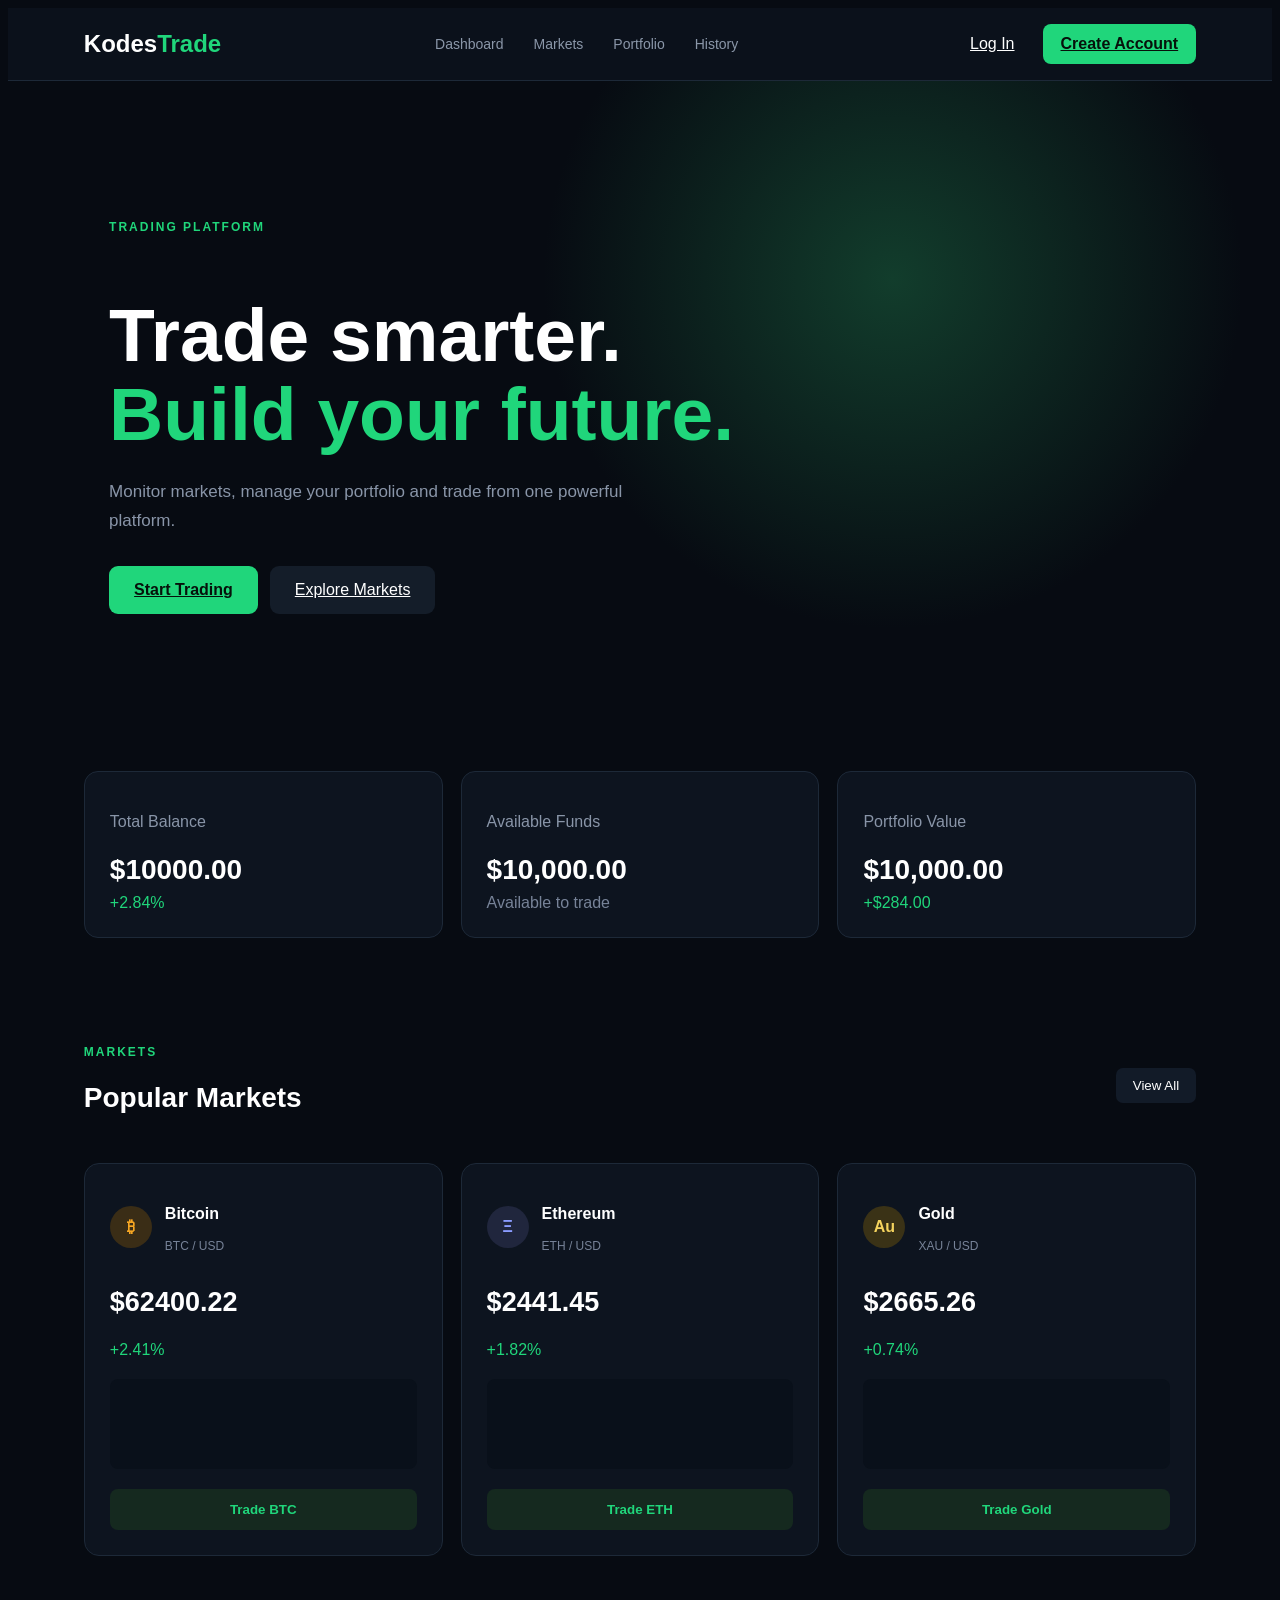
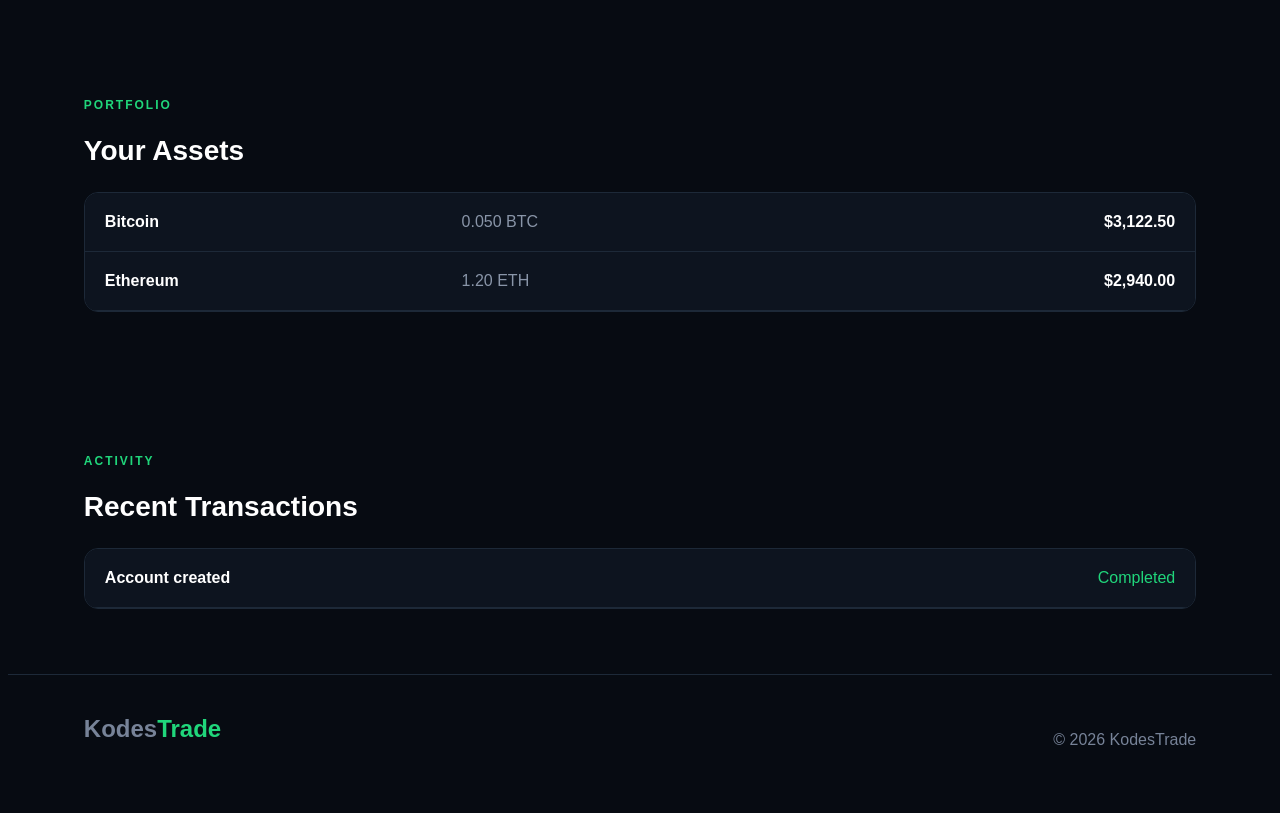
==== index.html @ 7a8a5106 "Initial KodesTrade website" ====
<!DOCTYPE html>
<html lang="en">

<head>
    <meta charset="UTF-8">
    <meta name="viewport" content="width=device-width, initial-scale=1.0">

    <title>Kodes Trading</title>

    <link rel="stylesheet" href="style.css">
</head>

<body>

    <header class="navbar">

        <div class="logo">
            Kodes<span>Trade</span>
        </div>

        <nav>
            <a href="#dashboard">Dashboard</a>
            <a href="#markets">Markets</a>
            <a href="#portfolio">Portfolio</a>
            <a href="#history">History</a>
        </nav>

        <div class="actions" id="authButtons">

            <a href="login.html" class="login">
                Log In
            </a>

            <a href="signup.html" class="signup">
                Create Account
            </a>

        </div>

    </header>


    <main id="dashboard">

        <section class="hero">

            <div class="hero-content">

                <p class="label">TRADING PLATFORM</p>

                <h1>
                    Trade smarter.<br>
                    <span>Build your future.</span>
                </h1>

                <p class="description">
                    Monitor markets, manage your portfolio
                    and trade from one powerful platform.
                </p>

                <div class="hero-buttons">

                    <a href="#markets" class="primary">
                        Start Trading
                    </a>

                    <a href="#markets" class="secondary">
                        Explore Markets
                    </a>

                </div>

            </div>

        </section>


        <section class="stats">

            <div class="stat">

                <p>Total Balance</p>

                <h2 id="balance">
                    $10,000.00
                </h2>

                <span class="green">
                    +2.84%
                </span>

            </div>


            <div class="stat">

                <p>Available Funds</p>

                <h2>
                    $10,000.00
                </h2>

                <span>
                    Available to trade
                </span>

            </div>


            <div class="stat">

                <p>Portfolio Value</p>

                <h2>
                    $10,000.00
                </h2>

                <span class="green">
                    +$284.00
                </span>

            </div>

        </section>


        <section id="markets" class="section">

            <div class="section-title">

                <div>
                    <p class="label">MARKETS</p>

                    <h2>
                        Popular Markets
                    </h2>
                </div>

                <button class="view">
                    View All
                </button>

            </div>


            <div class="markets">


                <div class="market-card">

                    <div class="asset">

                        <div class="coin btc">
                            ₿
                        </div>

                        <div>
                            <h3>Bitcoin</h3>
                            <p>BTC / USD</p>
                        </div>

                    </div>

                    <h2 id="btcPrice">
                        $62,450.00
                    </h2>

                    <p class="green">
                        +2.41%
                    </p>

                    <div class="chart">
                        <div class="chart-line"></div>
                    </div>

                    <button
                        class="trade"
                        onclick="trade('Bitcoin')">

                        Trade BTC

                    </button>

                </div>


                <div class="market-card">

                    <div class="asset">

                        <div class="coin eth">
                            Ξ
                        </div>

                        <div>
                            <h3>Ethereum</h3>
                            <p>ETH / USD</p>
                        </div>

                    </div>

                    <h2 id="ethPrice">
                        $2,450.00
                    </h2>

                    <p class="green">
                        +1.82%
                    </p>

                    <div class="chart">
                        <div class="chart-line"></div>
                    </div>

                    <button
                        class="trade"
                        onclick="trade('Ethereum')">

                        Trade ETH

                    </button>

                </div>


                <div class="market-card">

                    <div class="asset">

                        <div class="coin gold">
                            Au
                        </div>

                        <div>
                            <h3>Gold</h3>
                            <p>XAU / USD</p>
                        </div>

                    </div>

                    <h2 id="goldPrice">
                        $2,650.00
                    </h2>

                    <p class="green">
                        +0.74%
                    </p>

                    <div class="chart">
                        <div class="chart-line"></div>
                    </div>

                    <button
                        class="trade"
                        onclick="trade('Gold')">

                        Trade Gold

                    </button>

                </div>

            </div>

        </section>


        <section id="portfolio" class="section">

            <p class="label">
                PORTFOLIO
            </p>

            <h2>
                Your Assets
            </h2>

            <div class="portfolio">

                <div>
                    <strong>Bitcoin</strong>
                    <span>0.050 BTC</span>
                    <b>$3,122.50</b>
                </div>

                <div>
                    <strong>Ethereum</strong>
                    <span>1.20 ETH</span>
                    <b>$2,940.00</b>
                </div>

            </div>

        </section>


        <section id="history" class="section">

            <p class="label">
                ACTIVITY
            </p>

            <h2>
                Recent Transactions
            </h2>

            <div id="historyList" class="history">

                <div>
                    <strong>Account created</strong>
                    <span>Completed</span>
                </div>

            </div>

        </section>

    </main>


    <footer>

        <div class="logo">
            Kodes<span>Trade</span>
        </div>

        <p>
            © 2026 KodesTrade
        </p>

    </footer>


    <script src="script.js"></script>


    <script>

        const savedUser = localStorage.getItem("kodesUser");

        if (savedUser) {

            const user = JSON.parse(savedUser);

            document.getElementById("authButtons").innerHTML = `
                <span style="color:white; margin-right:15px;">
                    Hi, ${user.name}
                </span>

                <button class="login" onclick="logout()">
                    Log Out
                </button>
            `;
        }


        function logout() {

            localStorage.removeItem("kodesUser");

            window.location.reload();

        }

    </script>

</body>

</html>
---- style.css ----
```css
* {
    margin: 0;
    padding: 0;
    box-sizing: border-box;
}

html {
    scroll-behavior: smooth;
}

body {
    font-family: Arial, Helvetica, sans-serif;
    background: #070b12;
    color: white;
}


/* NAVBAR */

.navbar {
    height: 72px;
    padding: 0 6%;

    display: flex;
    align-items: center;
    justify-content: space-between;

    background: #0b111b;
    border-bottom: 1px solid #1d2938;

    position: sticky;
    top: 0;
    z-index: 100;
}

.logo {
    font-size: 24px;
    font-weight: 800;
}

.logo span {
    color: #20d67b;
}

nav {
    display: flex;
    gap: 30px;
}

nav a {
    color: #8b97a9;
    text-decoration: none;
    font-size: 14px;
}

nav a:hover {
    color: white;
}

.actions {
    display: flex;
    gap: 10px;
}

button {
    cursor: pointer;
    border: none;
}

.login {
    background: transparent;
    color: white;
    padding: 11px 18px;
}

.signup {
    background: #20d67b;
    color: #06110b;
    padding: 11px 18px;
    border-radius: 8px;
    font-weight: bold;
}


/* HERO */

.hero {
    min-height: 500px;

    display: flex;
    align-items: center;

    padding: 80px 8%;

    background:
        radial-gradient(
            circle at 70% 30%,
            #123d2c,
            transparent 35%
        ),
        #070b12;
}

.hero-content {
    max-width: 750px;
}

.label {
    color: #20d67b;
    font-size: 12px;
    font-weight: bold;
    letter-spacing: 2px;
    margin-bottom: 15px;
}

.hero h1 {
    font-size: clamp(42px, 6vw, 75px);
    line-height: 1.05;
    margin-bottom: 25px;
}

.hero h1 span {
    color: #20d67b;
}

.description {
    color: #8995a8;
    max-width: 550px;
    font-size: 17px;
    line-height: 1.7;
}

.hero-buttons {
    display: flex;
    gap: 12px;
    margin-top: 30px;
}

.primary {
    background: #20d67b;
    color: #06110b;
    padding: 15px 25px;
    border-radius: 9px;
    font-weight: bold;
}

.secondary {
    background: #141d29;
    color: white;
    padding: 15px 25px;
    border-radius: 9px;
}


/* STATISTICS */

.stats {
    display: grid;
    grid-template-columns: repeat(3, 1fr);

    gap: 18px;

    padding: 30px 6%;
}

.stat {
    background: #0d141f;
    border: 1px solid #1d2938;
    border-radius: 14px;

    padding: 25px;
}

.stat p {
    color: #8995a8;
    margin-bottom: 12px;
}

.stat h2 {
    font-size: 28px;
    margin-bottom: 8px;
}

.stat span {
    color: #778398;
}

.green {
    color: #20d67b !important;
}


/* SECTIONS */

.section {
    padding: 65px 6%;
}

.section-title {
    display: flex;
    align-items: center;
    justify-content: space-between;

    margin-bottom: 25px;
}

.section h2 {
    font-size: 28px;
}

.view {
    background: #121b28;
    color: white;
    padding: 10px 17px;
    border-radius: 7px;
}


/* MARKETS */

.markets {
    display: grid;
    grid-template-columns: repeat(3, 1fr);
    gap: 18px;
}

.market-card {
    background: #0d141f;

    border: 1px solid #1d2938;

    border-radius: 15px;

    padding: 25px;
}

.asset {
    display: flex;
    align-items: center;
    gap: 13px;

    margin-bottom: 22px;
}

.asset h3 {
    font-size: 16px;
}

.asset p {
    color: #778398;
    font-size: 12px;
    margin-top: 4px;
}

.coin {
    width: 42px;
    height: 42px;

    display: flex;
    align-items: center;
    justify-content: center;

    border-radius: 50%;

    font-weight: bold;
}

.btc {
    background: #3a2d16;
    color: #f5a623;
}

.eth {
    background: #20263d;
    color: #8b9cff;
}

.gold {
    background: #3a3216;
    color: #f4d35e;
}

.market-card > h2 {
    font-size: 27px;
}

.chart {
    height: 90px;

    margin: 20px 0;

    background: #09101a;

    border-radius: 8px;

    position: relative;

    overflow: hidden;
}

.chart-line {
    position: absolute;

    width: 130%;
    height: 100%;

    border-bottom: 3px solid #20d67b;

    transform: rotate(-5deg);

    left: -20px;
    top: 20px;
}

.trade {
    width: 100%;

    padding: 13px;

    background: #15291f;

    color: #20d67b;

    border-radius: 8px;

    font-weight: bold;
}

.trade:hover {
    background: #20d67b;
    color: #06110b;
}


/* PORTFOLIO */

.portfolio {
    margin-top: 25px;

    border: 1px solid #1d2938;

    border-radius: 14px;

    overflow: hidden;
}

.portfolio div {
    display: grid;

    grid-template-columns:
        1fr 1fr 1fr;

    padding: 20px;

    background: #0d141f;

    border-bottom: 1px solid #1d2938;
}

.portfolio span {
    color: #8995a8;
}

.portfolio b {
    text-align: right;
}


/* HISTORY */

.history {
    margin-top: 25px;

    border: 1px solid #1d2938;

    border-radius: 14px;

    overflow: hidden;
}

.history div {
    display: flex;

    justify-content: space-between;

    padding: 20px;

    background: #0d141f;

    border-bottom: 1px solid #1d2938;
}

.history span {
    color: #20d67b;
}


/* FOOTER */

footer {
    border-top: 1px solid #1d2938;

    padding: 40px 6%;

    display: flex;

    justify-content: space-between;

    color: #778398;
}


/* MOBILE */

@media (max-width: 900px) {

    nav {
        display: none;
    }

    .markets {
        grid-template-columns: 1fr;
    }

    .stats {
        grid-template-columns: 1fr;
    }

}

@media (max-width: 600px) {

    .actions .login {
        display: none;
    }

    .hero {
        padding: 60px 6%;
    }

    .hero-buttons {
        flex-direction: column;
    }

    .portfolio div {
        grid-template-columns: 1fr;
        gap: 10px;
    }

    .portfolio b {
        text-align: left;
    }

    footer {
        flex-direction: column;
        gap: 15px;
    }
}
```
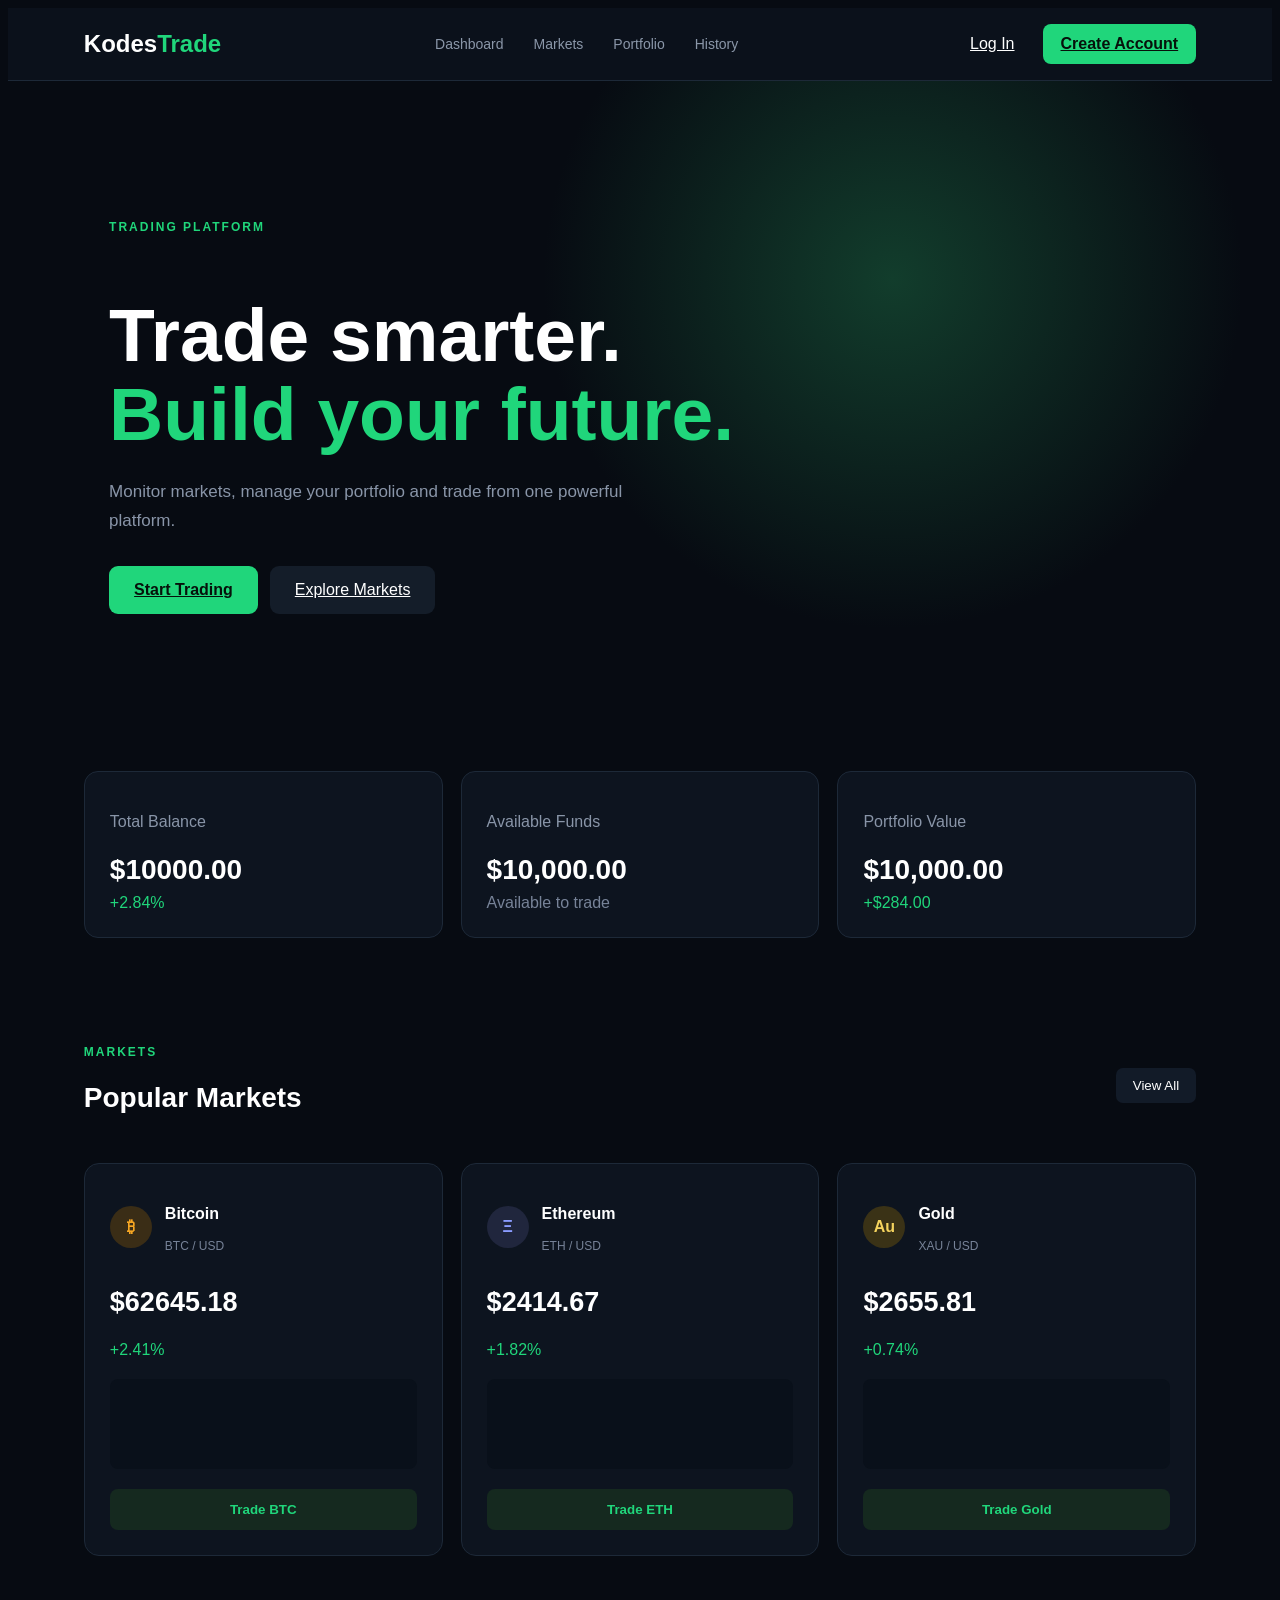
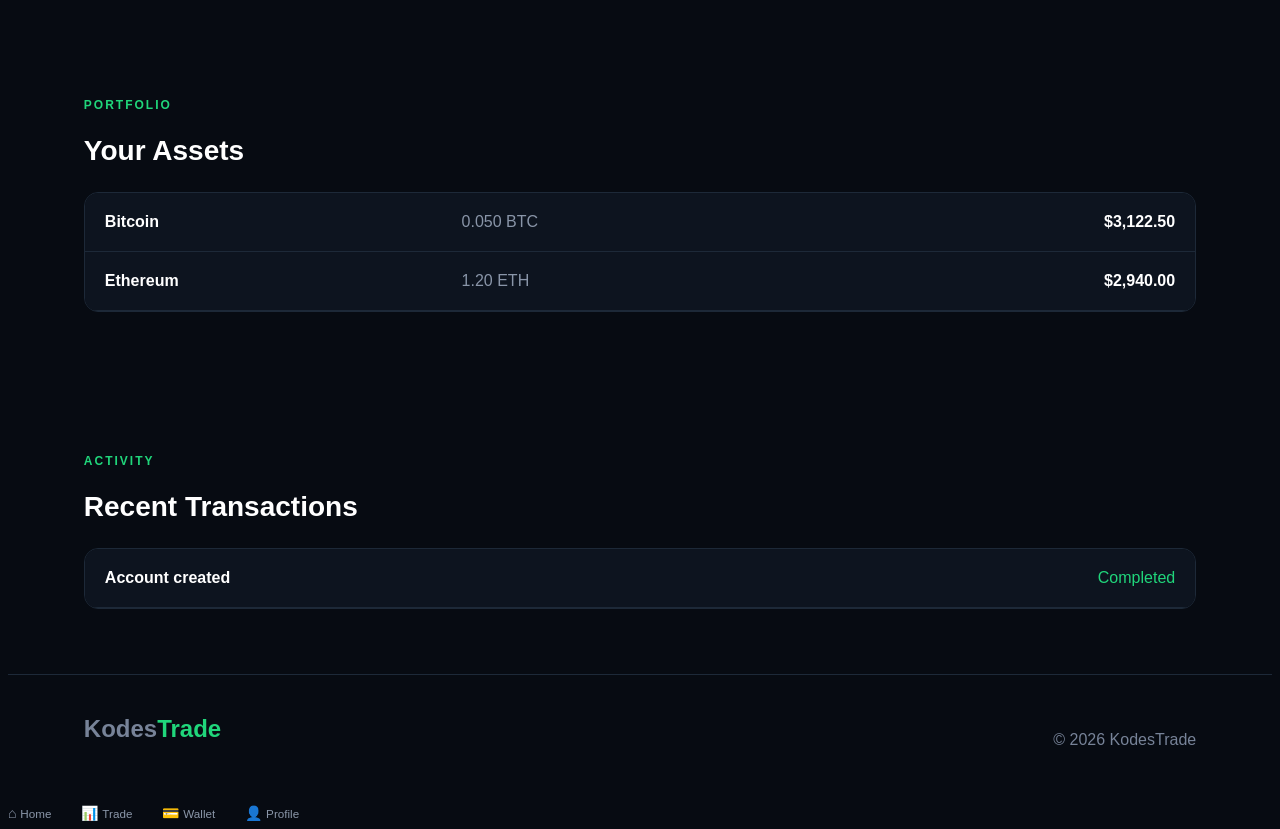
==== commit 0ea7e391: "Update website" ====
--- a/index.html
+++ b/index.html
@@ -7,11 +7,24 @@
 
     <title>Kodes Trading</title>
 
+    <!-- PWA -->
+    <link rel="manifest" href="manifest.json">
+    <meta name="theme-color" content="#000000">
+    <meta name="mobile-web-app-capable" content="yes">
+    <meta name="apple-mobile-web-app-capable" content="yes">
+    <meta name="apple-mobile-web-app-status-bar-style" content="black">
+
+    <!-- App icon -->
+    <link rel="icon" type="image/png" href="icon-192.png">
+    <link rel="apple-touch-icon" href="icon-192.png">
+
+    <!-- CSS -->
     <link rel="stylesheet" href="style.css">
 </head>
 
 <body>
 
+    <!-- TOP NAVIGATION -->
     <header class="navbar">
 
         <div class="logo">
@@ -40,8 +53,10 @@
     </header>
 
 
+    <!-- DASHBOARD -->
     <main id="dashboard">
 
+        <!-- HERO -->
         <section class="hero">
 
             <div class="hero-content">
@@ -60,7 +75,7 @@
 
                 <div class="hero-buttons">
 
-                    <a href="#markets" class="primary">
+                    <a href="payment.html" class="primary">
                         Start Trading
                     </a>
 
@@ -75,10 +90,10 @@
         </section>
 
 
+        <!-- STATS -->
         <section class="stats">
 
             <div class="stat">
-
                 <p>Total Balance</p>
 
                 <h2 id="balance">
@@ -88,12 +103,10 @@
                 <span class="green">
                     +2.84%
                 </span>
-
             </div>
 
 
             <div class="stat">
-
                 <p>Available Funds</p>
 
                 <h2>
@@ -103,12 +116,10 @@
                 <span>
                     Available to trade
                 </span>
-
             </div>
 
 
             <div class="stat">
-
                 <p>Portfolio Value</p>
 
                 <h2>
@@ -118,12 +129,12 @@
                 <span class="green">
                     +$284.00
                 </span>
-
             </div>
 
         </section>
 
 
+        <!-- MARKETS -->
         <section id="markets" class="section">
 
             <div class="section-title">
@@ -145,7 +156,7 @@
 
             <div class="markets">
 
-
+                <!-- BITCOIN -->
                 <div class="market-card">
 
                     <div class="asset">
@@ -184,6 +195,7 @@
                 </div>
 
 
+                <!-- ETHEREUM -->
                 <div class="market-card">
 
                     <div class="asset">
@@ -222,6 +234,7 @@
                 </div>
 
 
+                <!-- GOLD -->
                 <div class="market-card">
 
                     <div class="asset">
@@ -264,6 +277,7 @@
         </section>
 
 
+        <!-- PORTFOLIO -->
         <section id="portfolio" class="section">
 
             <p class="label">
@@ -293,6 +307,7 @@
         </section>
 
 
+        <!-- HISTORY -->
         <section id="history" class="section">
 
             <p class="label">
@@ -317,6 +332,7 @@
     </main>
 
 
+    <!-- FOOTER -->
     <footer>
 
         <div class="logo">
@@ -330,9 +346,37 @@
     </footer>
 
 
+    <!-- MOBILE BOTTOM NAVIGATION -->
+    <nav class="bottom-nav">
+
+        <a href="index.html" class="nav-item active">
+            <span>⌂</span>
+            <small>Home</small>
+        </a>
+
+        <a href="trading.html" class="nav-item">
+            <span>📊</span>
+            <small>Trade</small>
+        </a>
+
+        <a href="wallet.html" class="nav-item">
+            <span>💳</span>
+            <small>Wallet</small>
+        </a>
+
+        <a href="profile.html" class="nav-item">
+            <span>👤</span>
+            <small>Profile</small>
+        </a>
+
+    </nav>
+
+
+    <!-- JAVASCRIPT -->
     <script src="script.js"></script>
 
 
+    <!-- LOGIN STATE -->
     <script>
 
         const savedUser = localStorage.getItem("kodesUser");
@@ -342,13 +386,33 @@
             const user = JSON.parse(savedUser);
 
             document.getElementById("authButtons").innerHTML = `
-                <span style="color:white; margin-right:15px;">
+
+                <span style="
+                    color:white;
+                    margin-right:15px;
+                    font-weight:500;
+                ">
                     Hi, ${user.name}
                 </span>
 
-                <button class="login" onclick="logout()">
+                <a
+                    href="payment.html"
+                    class="login"
+                    style="
+                        text-decoration:none;
+                        margin-right:10px;
+                    "
+                >
+                    💳 Payment Method
+                </a>
+
+                <button
+                    class="login"
+                    onclick="logout()"
+                >
                     Log Out
                 </button>
+
             `;
         }
 
@@ -363,6 +427,17 @@
 
     </script>
 
+
+    <!-- SERVICE WORKER -->
+    <script>
+
+        if ("serviceWorker" in navigator) {
+
+            navigator.serviceWorker.register("./sw.js");
+
+        }
+
+    </script>
+
 </body>
-
 </html>
